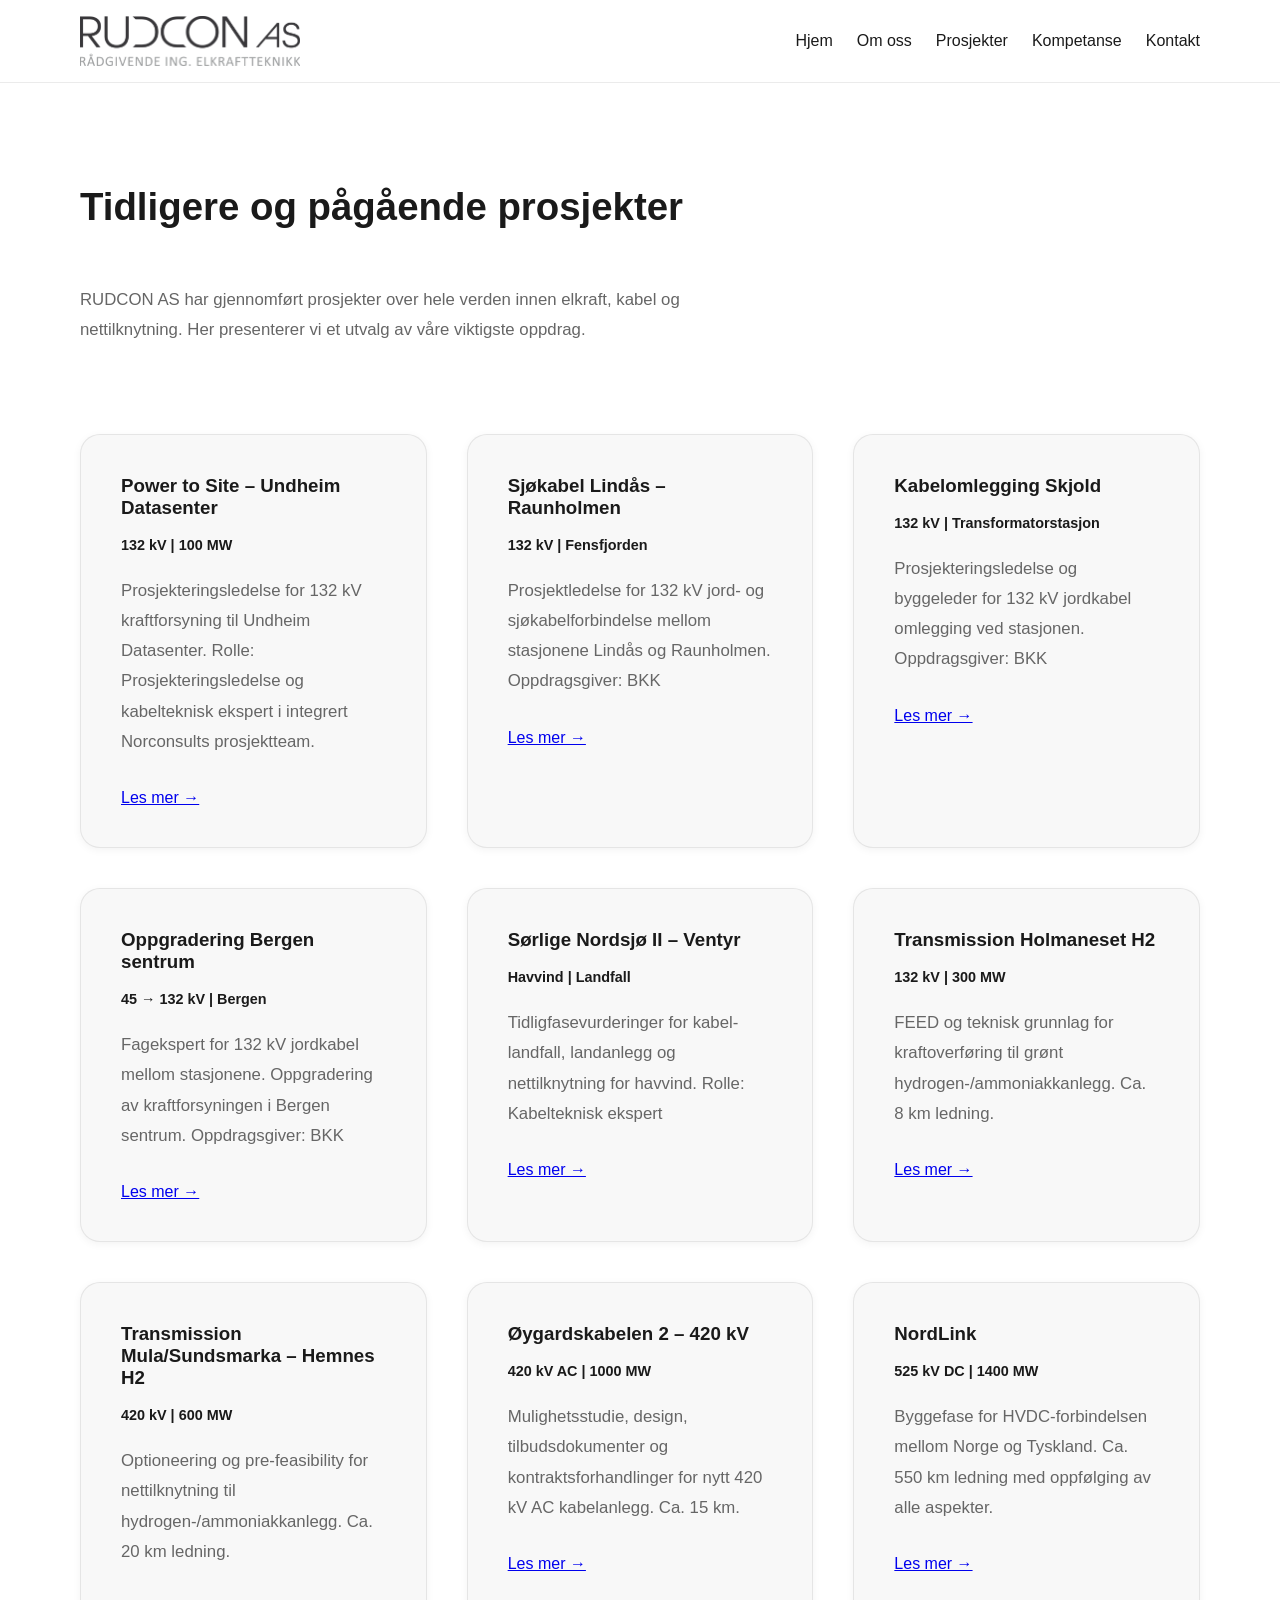
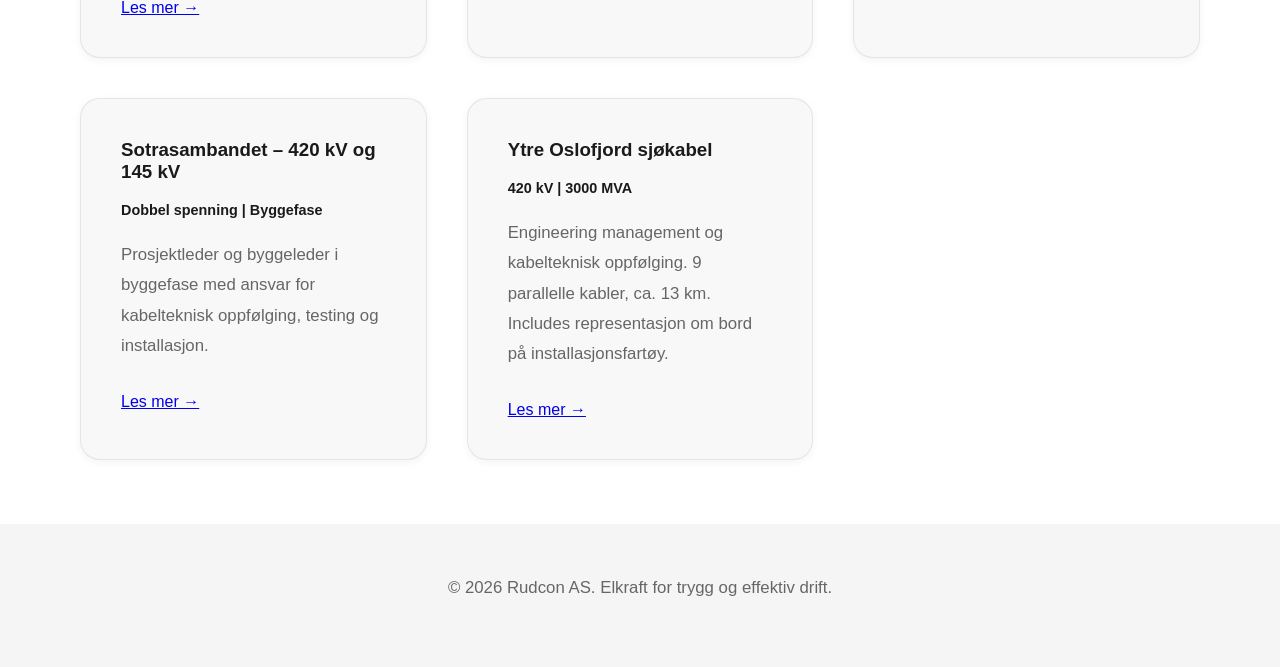
==== projects.html @ 24f84330 "Endringer av nettside, lagt inn prosjekter" ====
<!DOCTYPE html>
<html lang="no">
  <head>
    <meta charset="UTF-8" />
    <meta name="viewport" content="width=device-width, initial-scale=1.0" />
    <title>Prosjekter | RUDCON AS</title>
    <link rel="stylesheet" href="css/style.css" />
  </head>
  <body>
    <header class="site-header">
      <div class="container header-inner">
        <a class="brand" href="index.html"><img src="assets/images/Logo RUDCON.PDF ny/RUDCON AS.png" alt="RUDCON AS" /></a>
        <nav class="site-nav" id="siteNav">
          <a href="index.html#home">Hjem</a>
          <a href="index.html#about">Om oss</a>
          <a href="projects.html">Prosjekter</a>
          <a href="index.html#expertise">Kompetanse</a>
          <a href="index.html#contact">Kontakt</a>
        </nav>
        <button class="menu-toggle" id="menuToggle" aria-label="Åpne meny">Meny</button>
      </div>
    </header>

    <main>
      <section class="section" style="padding: 3rem 0 4rem;">
        <div class="container">
          <div class="section-header">
            <span class="eyebrow">Portefølje</span>
            <h1 style="color: var(--text); font-size: clamp(2rem, 3vw, 2.75rem); margin-bottom: 1rem;">Tidligere og pågående prosjekter</h1>
            <p style="color: var(--muted); max-width: 700px;">RUDCON AS har gjennomført prosjekter over hele verden innen elkraft, kabel og nettilknytning. Her presenterer vi et utvalg av våre viktigste oppdrag.</p>
          </div>

          <div class="projects-grid">
            <article class="project-card">
              <h3>Power to Site – Undheim Datasenter</h3>
              <p class="project-meta">132 kV | 100 MW</p>
              <p>Prosjekteringsledelse for 132 kV kraftforsyning til Undheim Datasenter. Rolle: Prosjekteringsledelse og kabelteknisk ekspert i integrert Norconsults prosjektteam.</p>
              <a href="projects/undheim-datasenter.html" class="link">Les mer →</a>
            </article>
            <article class="project-card">
              <h3>Sjøkabel Lindås – Raunholmen</h3>
              <p class="project-meta">132 kV | Fensfjorden</p>
              <p>Prosjektledelse for 132 kV jord- og sjøkabelforbindelse mellom stasjonene Lindås og Raunholmen. Oppdragsgiver: BKK</p>
              <a href="projects/lindas-raunholmen.html" class="link">Les mer →</a>
            </article>
            <article class="project-card">
              <h3>Kabelomlegging Skjold</h3>
              <p class="project-meta">132 kV | Transformatorstasjon</p>
              <p>Prosjekteringsledelse og byggeleder for 132 kV jordkabel omlegging ved stasjonen. Oppdragsgiver: BKK</p>
              <a href="projects/skjold-transformator.html" class="link">Les mer →</a>
            </article>
            <article class="project-card">
              <h3>Oppgradering Bergen sentrum</h3>
              <p class="project-meta">45 → 132 kV | Bergen</p>
              <p>Fagekspert for 132 kV jordkabel mellom stasjonene. Oppgradering av kraftforsyningen i Bergen sentrum. Oppdragsgiver: BKK</p>
              <a href="projects/bergen-oppgradering.html" class="link">Les mer →</a>
            </article>
            <article class="project-card">
              <h3>Sørlige Nordsjø II – Ventyr</h3>
              <p class="project-meta">Havvind | Landfall</p>
              <p>Tidligfasevurderinger for kabel-landfall, landanlegg og nettilknytning for havvind. Rolle: Kabelteknisk ekspert</p>
              <a href="projects/nordsjø-ventyr.html" class="link">Les mer →</a>
            </article>
            <article class="project-card">
              <h3>Transmission Holmaneset H2</h3>
              <p class="project-meta">132 kV | 300 MW</p>
              <p>FEED og teknisk grunnlag for kraftoverføring til grønt hydrogen-/ammoniakkanlegg. Ca. 8 km ledning.</p>
              <a href="projects/holmaneset-h2.html" class="link">Les mer →</a>
            </article>
            <article class="project-card">
              <h3>Transmission Mula/Sundsmarka – Hemnes H2</h3>
              <p class="project-meta">420 kV | 600 MW</p>
              <p>Optioneering og pre-feasibility for nettilknytning til hydrogen-/ammoniakkanlegg. Ca. 20 km ledning.</p>
              <a href="projects/hemnes-h2.html" class="link">Les mer →</a>
            </article>
            <article class="project-card">
              <h3>Øygardskabelen 2 – 420 kV</h3>
              <p class="project-meta">420 kV AC | 1000 MW</p>
              <p>Mulighetsstudie, design, tilbudsdokumenter og kontraktsforhandlinger for nytt 420 kV AC kabelanlegg. Ca. 15 km.</p>
              <a href="projects/øygardskabelen-2.html" class="link">Les mer →</a>
            </article>
            <article class="project-card">
              <h3>NordLink</h3>
              <p class="project-meta">525 kV DC | 1400 MW</p>
              <p>Byggefase for HVDC-forbindelsen mellom Norge og Tyskland. Ca. 550 km ledning med oppfølging av alle aspekter.</p>
              <a href="projects/nordlink.html" class="link">Les mer →</a>
            </article>
            <article class="project-card">
              <h3>Sotrasambandet – 420 kV og 145 kV</h3>
              <p class="project-meta">Dobbel spenning | Byggefase</p>
              <p>Prosjektleder og byggeleder i byggefase med ansvar for kabelteknisk oppfølging, testing og installasjon.</p>
              <a href="projects/sotrasambandet.html" class="link">Les mer →</a>
            </article>
            <article class="project-card">
              <h3>Ytre Oslofjord sjøkabel</h3>
              <p class="project-meta">420 kV | 3000 MVA</p>
              <p>Engineering management og kabelteknisk oppfølging. 9 parallelle kabler, ca. 13 km. Includes representasjon om bord på installasjonsfartøy.</p>
              <a href="projects/ytre-oslofjord.html" class="link">Les mer →</a>
            </article>
          </div>
        </div>
      </section>
    </main>

    <footer class="site-footer">
      <div class="container footer-inner">
        <p>© 2026 Rudcon AS. Elkraft for trygg og effektiv drift.</p>
      </div>
    </footer>

    <script src="js/main.js"></script>
  </body>
</html>
---- css/style.css ----
:root {
  color-scheme: light;
  font-family: -apple-system, BlinkMacSystemFont, "Segoe UI", Roboto, Oxygen, Ubuntu, Cantarell, sans-serif;
  font-size: 16px;
  color: #1a1a1a;
  background: #ffffff;
  --bg: #ffffff;
  --surface: #f8f8f8;
  --surface-soft: #eeeeee;
  --text: #1a1a1a;
  --muted: #666666;
  --primary: #1a1a1a;
  --accent: #444444;
  --border: rgba(0, 0, 0, 0.08);
}

* {
  box-sizing: border-box;
}

html {
  scroll-behavior: smooth;
}

body {
  margin: 0;
  min-height: 100vh;
  background: var(--bg);
}

img {
  max-width: 100%;
  display: block;
}

button,
input,
textarea {
  font: inherit;
}

.container {
  width: min(1120px, calc(100% - 2rem));
  margin: 0 auto;
}

.site-header {
  position: sticky;
  top: 0;
  z-index: 20;
  background: rgba(255, 255, 255, 0.98);
  backdrop-filter: blur(12px);
  border-bottom: 1px solid rgba(0, 0, 0, 0.08);
}

.header-inner {
  display: flex;
  align-items: center;
  justify-content: space-between;
  gap: 1rem;
  padding: 1rem 0;
}

.brand {
  display: flex;
  align-items: center;
  text-decoration: none;
  height: 50px;
}

.brand img {
  height: 50px;
  width: auto;
  display: block;
}

.site-nav {
  display: flex;
  align-items: center;
  gap: 1.5rem;
}

.site-nav a {
  color: var(--text);
  text-decoration: none;
  transition: color 0.2s ease;
}

.site-nav a:hover {
  color: var(--primary);
}

.menu-toggle {
  display: none;
  border: none;
  background: transparent;
  color: var(--text);
  font-size: 0.95rem;
  cursor: pointer;
}

.hero {
  padding: 8rem 0 6rem;
  min-height: 60vh;
  display: flex;
  align-items: center;

  background:
    linear-gradient(
      rgba(0, 0, 0, 0.5),
      rgba(0, 0, 0, 0.5)
    ),
    url('../assets/images/Prosjektbilder/IMG_4701.JPEG');

  background-size: cover;
  background-position: center;
  background-repeat: no-repeat;
  background-attachment: fixed;
}
.hero-content {
  max-width: 700px;
}

.hero-logo {
  max-width: 500px;
  width: 100%;
  height: auto;
  margin-bottom: 3rem;
  display: block;
}

.eyebrow {
  display: inline-block;
  margin-bottom: 1rem;
  color: #ffffff;
  font-weight: 700;
  text-transform: uppercase;
  letter-spacing: 0.18em;
  font-size: 0.8rem;
}

h1,
h2,
h3 {
  margin: 0;
  color: var(--text);
}

h1 {
  font-size: clamp(2.5rem, 6vw, 4.5rem);
  line-height: 1.1;
  margin-bottom: 1.5rem;
  font-weight: 700;
}

h2 {
  font-size: clamp(2rem, 4vw, 3.2rem);
  margin-bottom: 1.5rem;
  font-weight: 700;
}

p {
  line-height: 1.8;
  color: var(--muted);
  margin-bottom: 2rem;
  font-size: 1.05rem;
}

.hero-content p {
  color: #ffffff;
}

.hero-actions {
  display: flex;
  flex-wrap: wrap;
  gap: 1rem;
}

.button {
  display: inline-flex;
  align-items: center;
  justify-content: center;
  padding: 1.1rem 2.2rem;
  border-radius: 999px;
  text-decoration: none;
  transition: transform 0.2s ease, background-color 0.2s ease, box-shadow 0.2s ease;
  border: 1px solid transparent;
  font-weight: 600;
  font-size: 1.05rem;
}

.button:hover {
  transform: translateY(-1px);
}

.primary {
  background: #1a1a1a;
  color: #ffffff;
  box-shadow: 0 4px 12px rgba(0, 0, 0, 0.15);
}

.primary:hover {
  box-shadow: 0 6px 16px rgba(0, 0, 0, 0.2);
  background: #333333;
}

.secondary {
  background: var(--surface);
  color: var(--text);
  border-color: var(--border);
}

.section {
  padding: 3rem 0;
}

.section-header {
  display: grid;
  gap: 1.5rem;
  margin-bottom: 3.5rem;
}

.cards {
  display: grid;
  gap: 2.5rem;
  grid-template-columns: repeat(auto-fit, minmax(280px, 1fr));
}

.card {
  background: var(--surface);
  border: 1px solid var(--border);
  border-radius: 1.25rem;
  padding: 2.5rem;
  box-shadow: 0 2px 8px rgba(0, 0, 0, 0.05);
  transition: transform 0.3s ease, box-shadow 0.3s ease;
}

.card:hover {
  transform: translateY(-2px);
  box-shadow: 0 4px 12px rgba(0, 0, 0, 0.08);
}

.card h3 {
  margin-bottom: 1rem;
}

.split-inner {
  display: grid;
  grid-template-columns: minmax(0, 1.3fr) minmax(300px, 0.7fr);
  align-items: center;
  gap: 3.5rem;
}

.image-card {
  min-height: 320px;
  border-radius: 1.5rem;
  background: linear-gradient(135deg, #eeeeee 0%, #dddddd 100%);
  box-shadow: 0 4px 12px rgba(0, 0, 0, 0.08);
}

.feature-list li {
  background: var(--surface-soft);
  padding: 0.9rem 1rem;
  border-radius: 0.9rem;
  color: var(--text);
}

.projects-grid {
  display: grid;
  gap: 2.5rem;
  grid-template-columns: repeat(auto-fit, minmax(280px, 1fr));
}

.project-card {
  background: var(--surface);
  border: 1px solid var(--border);
  border-radius: 1.25rem;
  padding: 2.5rem;
  box-shadow: 0 2px 8px rgba(0, 0, 0, 0.05);
  transition: transform 0.3s ease, box-shadow 0.3s ease;
}

.project-card:hover {
  transform: translateY(-2px);
  box-shadow: 0 4px 12px rgba(0, 0, 0, 0.08);
}

.project-card h3 {
  margin-bottom: 0.5rem;
}

.project-meta {
  font-size: 0.9rem;
  color: var(--primary);
  font-weight: 600;
  margin-bottom: 1rem;
}

.contact-grid {
  display: grid;
  gap: 3rem;
  grid-template-columns: 1fr 1fr;
}

.contact-info {
  background: var(--surface);
  border: 1px solid var(--border);
  border-radius: 1.25rem;
  padding: 2.5rem;
  max-width: 400px;
}

.contact-details {
  display: grid;
  gap: 1rem;
}

.contact-details h3 {
  margin-bottom: 0.5rem;
}



.site-footer {
  padding: 2rem 0;
  background: #f5f5f5;
}

.footer-inner {
  display: flex;
  justify-content: center;
  color: var(--muted);
}

@media (max-width: 860px) {
  .split-inner,
  .contact-grid {
    grid-template-columns: 1fr;
  }

  .projects-grid {
    grid-template-columns: repeat(auto-fit, minmax(200px, 1fr));
  }
}

@media (max-width: 700px) {
  .site-nav {
    position: fixed;
    inset: 72px 0 auto;
    flex-direction: column;
    align-items: stretch;
    background: var(--bg);
    margin: 0;
    padding: 1rem;
    border-top: 1px solid var(--border);
    display: none;
  }

  .site-nav.open {
    display: flex;
  }

  .menu-toggle {
    display: inline-flex;
  }
}
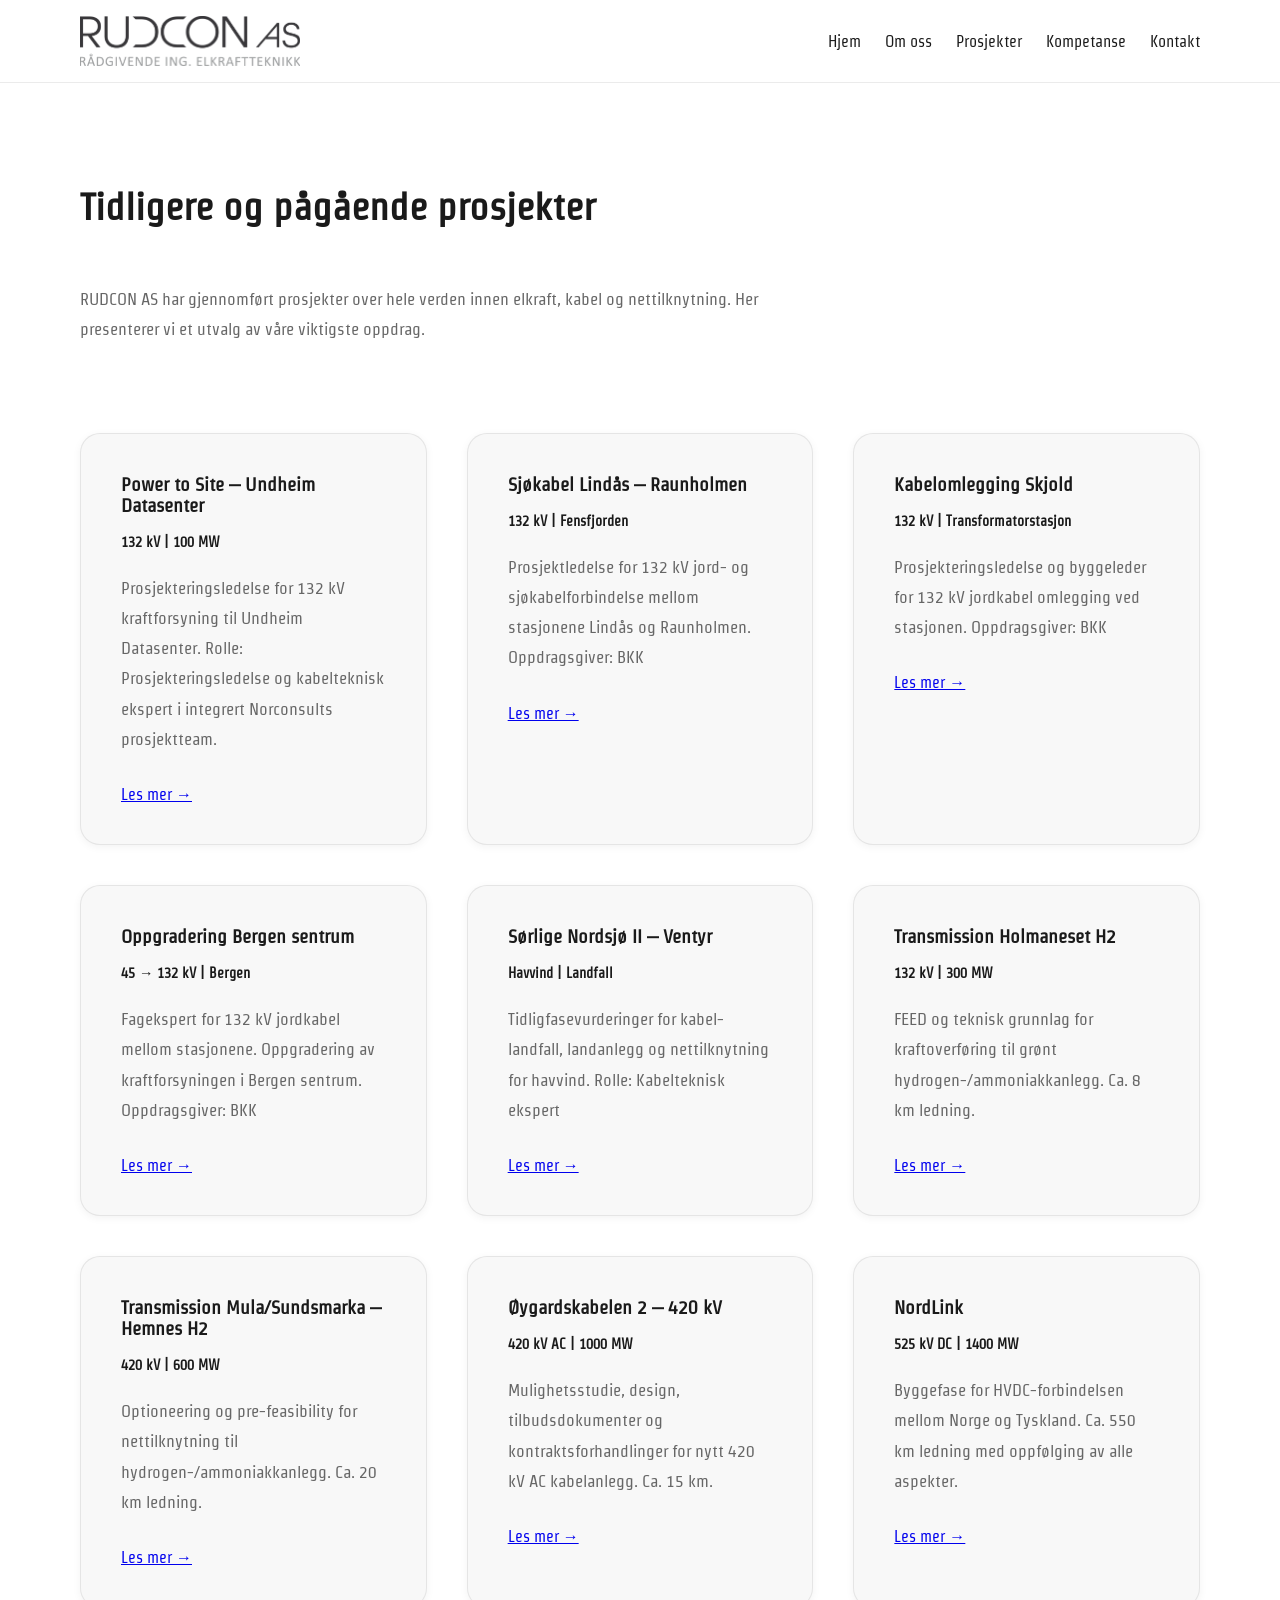
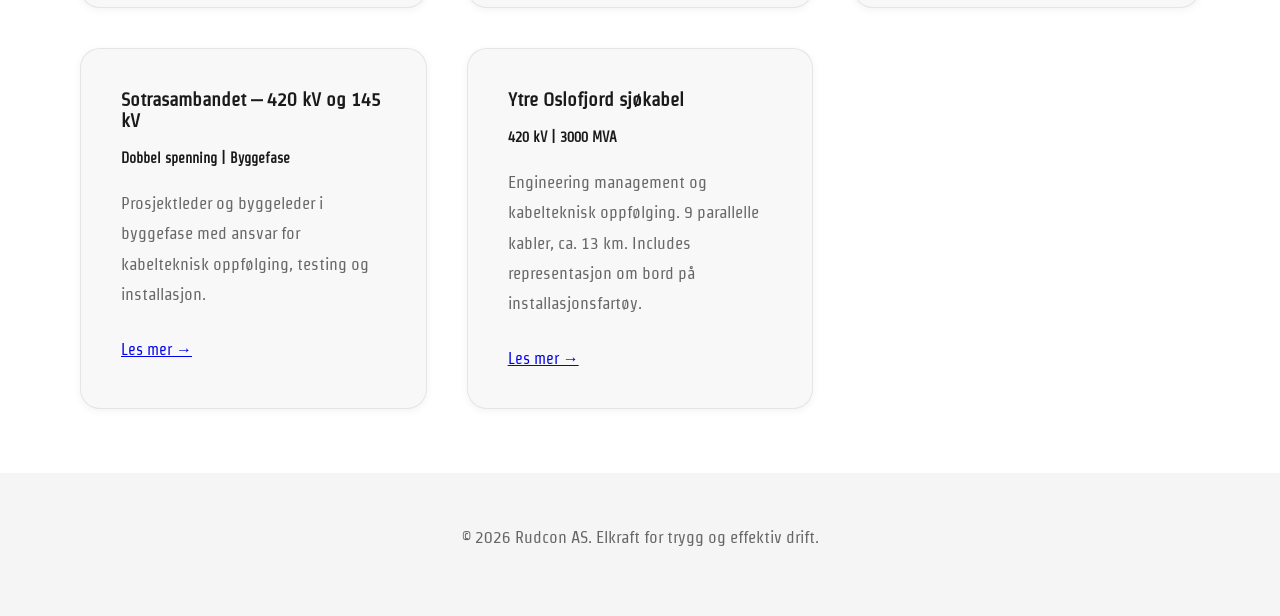
==== commit 94a9cd93: "Mindre endringer" ====
--- a/projects.html
+++ b/projects.html
@@ -5,6 +5,9 @@
     <meta name="viewport" content="width=device-width, initial-scale=1.0" />
     <title>Prosjekter | RUDCON AS</title>
     <link rel="stylesheet" href="css/style.css" />
+    <link rel="preconnect" href="https://fonts.googleapis.com">
+    <link rel="preconnect" href="https://fonts.gstatic.com" crossorigin>
+    <link href="https://fonts.googleapis.com/css2?family=Strait&display=swap" rel="stylesheet">
   </head>
   <body>
     <header class="site-header">
--- a/css/style.css
+++ b/css/style.css
@@ -1,9 +1,10 @@
 :root {
   color-scheme: light;
-  font-family: -apple-system, BlinkMacSystemFont, "Segoe UI", Roboto, Oxygen, Ubuntu, Cantarell, sans-serif;
+  font-family: "Strait", sans-serif;
   font-size: 16px;
   color: #1a1a1a;
   background: #ffffff;
+
   --bg: #ffffff;
   --surface: #f8f8f8;
   --surface-soft: #eeeeee;
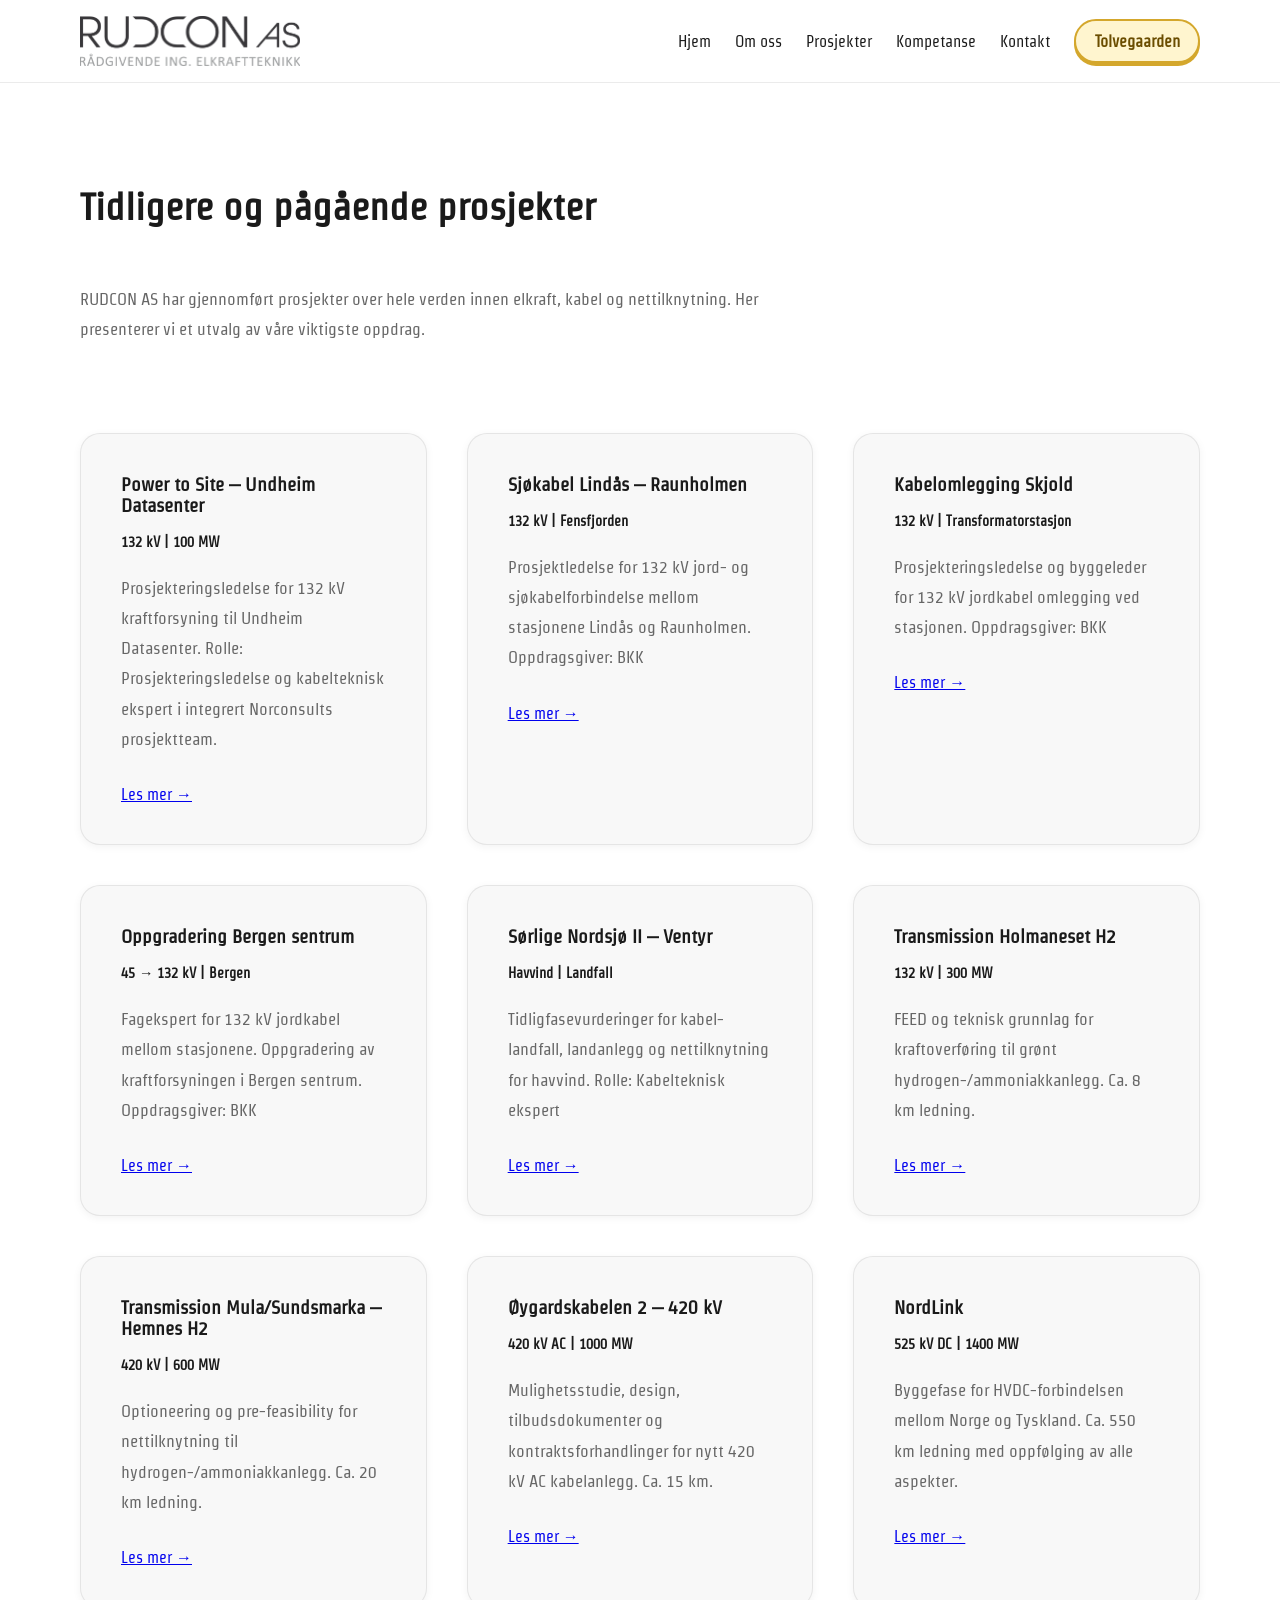
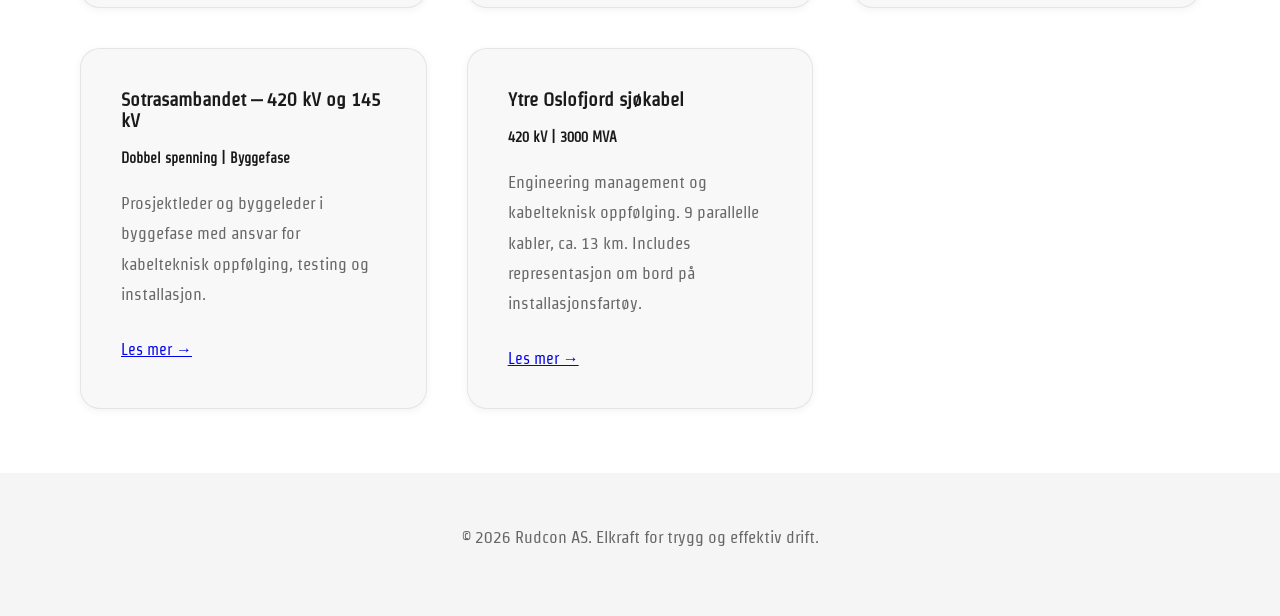
==== commit 42b6f548: "Oppdater RUDCON-nettside og Tolvegården-lenke" ====
--- a/projects.html
+++ b/projects.html
@@ -3,6 +3,7 @@
   <head>
     <meta charset="UTF-8" />
     <meta name="viewport" content="width=device-width, initial-scale=1.0" />
+    <link rel="icon" type="image/svg+xml" href="assets/icons/rudcon-favicon.svg" />
     <title>Prosjekter | RUDCON AS</title>
     <link rel="stylesheet" href="css/style.css" />
     <link rel="preconnect" href="https://fonts.googleapis.com">
@@ -19,6 +20,7 @@
           <a href="projects.html">Prosjekter</a>
           <a href="index.html#expertise">Kompetanse</a>
           <a href="index.html#contact">Kontakt</a>
+          <a class="nav-featured" href="tolvegaarden/index.html">Tolvegaarden</a>
         </nav>
         <button class="menu-toggle" id="menuToggle" aria-label="Åpne meny">Meny</button>
       </div>
--- a/css/style.css
+++ b/css/style.css
@@ -91,6 +91,24 @@
   color: var(--primary);
 }
 
+.site-nav .nav-featured {
+  padding: 0.7rem 1.15rem;
+  border: 2px solid #d4a72c;
+  border-radius: 999px;
+  background: #fff5cf;
+  color: #6b4d00;
+  font-weight: 700;
+  box-shadow: 0 3px 0 #d4a72c;
+  transition: transform 0.2s ease, background-color 0.2s ease, box-shadow 0.2s ease;
+}
+
+.site-nav .nav-featured:hover {
+  background: #ffeaa3;
+  color: #4f3900;
+  transform: translateY(-1px);
+  box-shadow: 0 4px 0 #d4a72c;
+}
+
 .menu-toggle {
   display: none;
   border: none;
@@ -345,6 +363,18 @@
 }
 
 @media (max-width: 700px) {
+  .hero {
+    min-height: 70svh;
+    padding: 5rem 0 4rem;
+    background-position: center center;
+    background-attachment: scroll;
+  }
+
+  .hero-logo {
+    max-width: min(100%, 360px);
+    margin-bottom: 2rem;
+  }
+
   .site-nav {
     position: fixed;
     inset: 72px 0 auto;
@@ -361,6 +391,11 @@
     display: flex;
   }
 
+  .site-nav .nav-featured {
+    text-align: center;
+    margin-top: 0.35rem;
+  }
+
   .menu-toggle {
     display: inline-flex;
   }
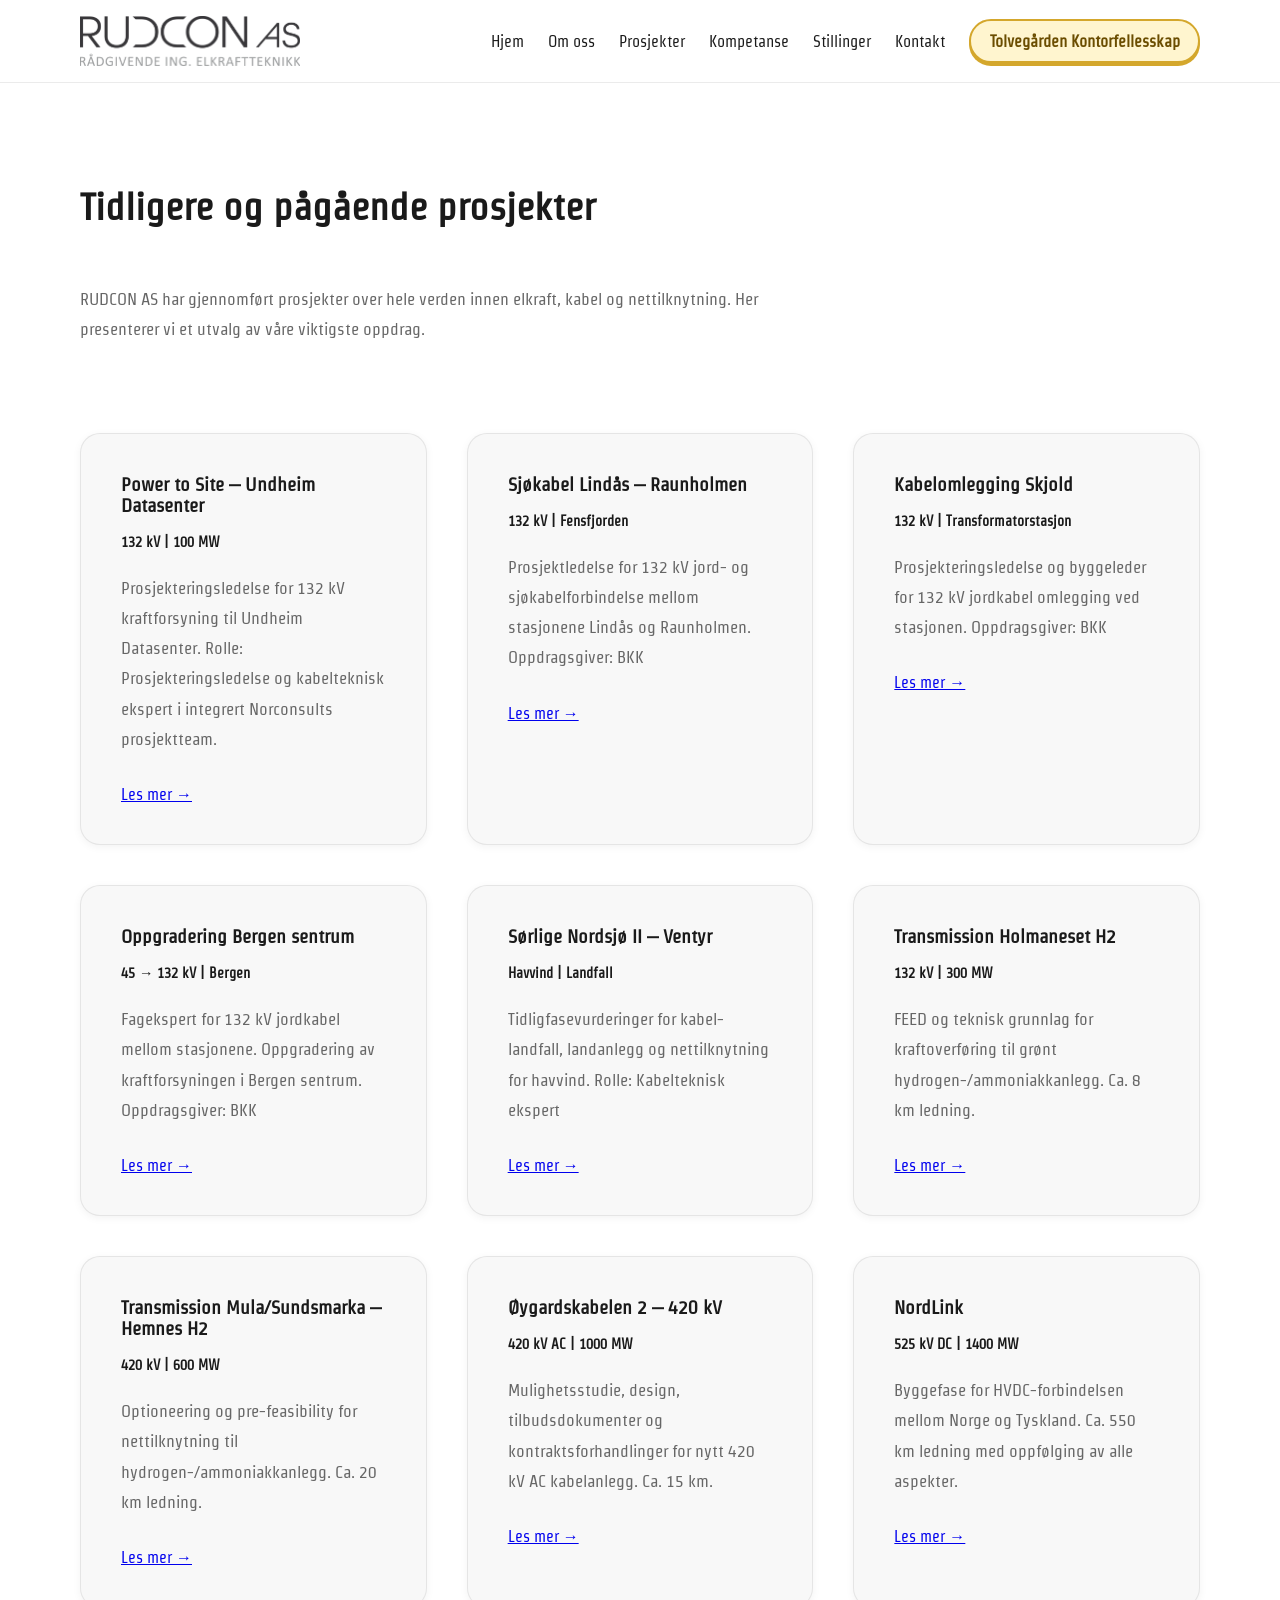
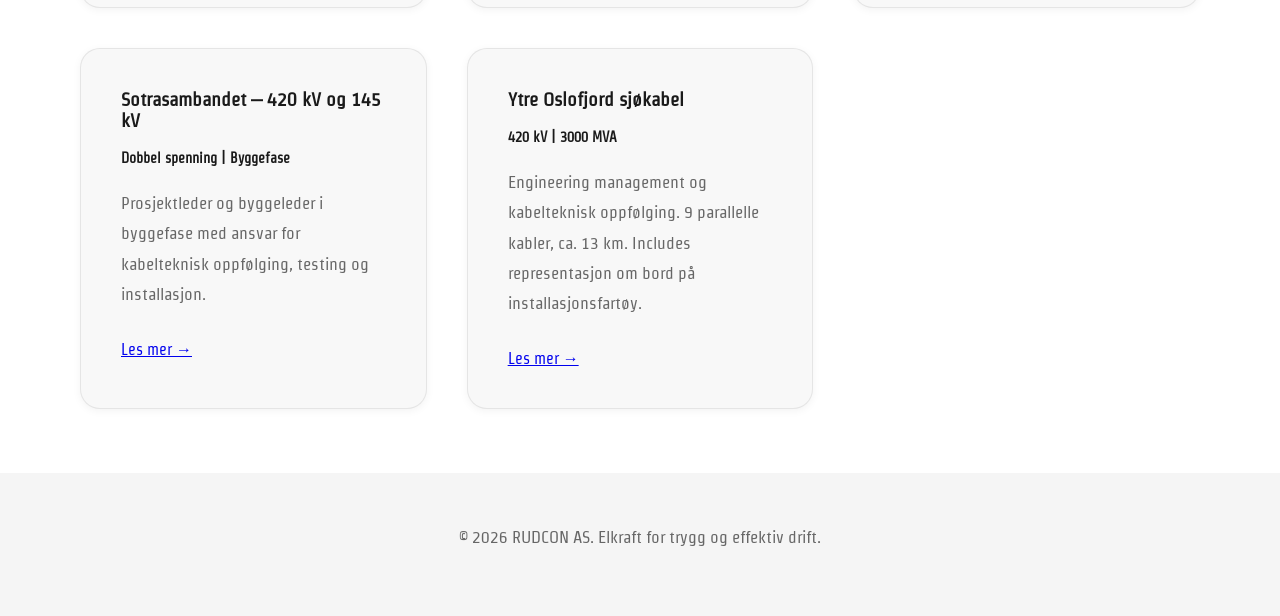
==== commit 977d762b: "Lagt til stillingsannonse" ====
--- a/projects.html
+++ b/projects.html
@@ -19,8 +19,9 @@
           <a href="index.html#about">Om oss</a>
           <a href="projects.html">Prosjekter</a>
           <a href="index.html#expertise">Kompetanse</a>
+          <a href="stillinger.html">Stillinger</a>
           <a href="index.html#contact">Kontakt</a>
-          <a class="nav-featured" href="tolvegaarden/index.html">Tolvegaarden</a>
+          <a class="nav-featured" href="tolvegaarden/tolvegaarden.html">Tolvegården Kontorfellesskap</a>
         </nav>
         <button class="menu-toggle" id="menuToggle" aria-label="Åpne meny">Meny</button>
       </div>
@@ -109,7 +110,7 @@
 
     <footer class="site-footer">
       <div class="container footer-inner">
-        <p>© 2026 Rudcon AS. Elkraft for trygg og effektiv drift.</p>
+        <p>© 2026 RUDCON AS. Elkraft for trygg og effektiv drift.</p>
       </div>
     </footer>
 
--- a/css/style.css
+++ b/css/style.css
@@ -163,6 +163,10 @@
 h3 {
   margin: 0;
   color: var(--text);
+}
+
+.project-hero p {
+  color: #ffffff;
 }
 
 h1 {
